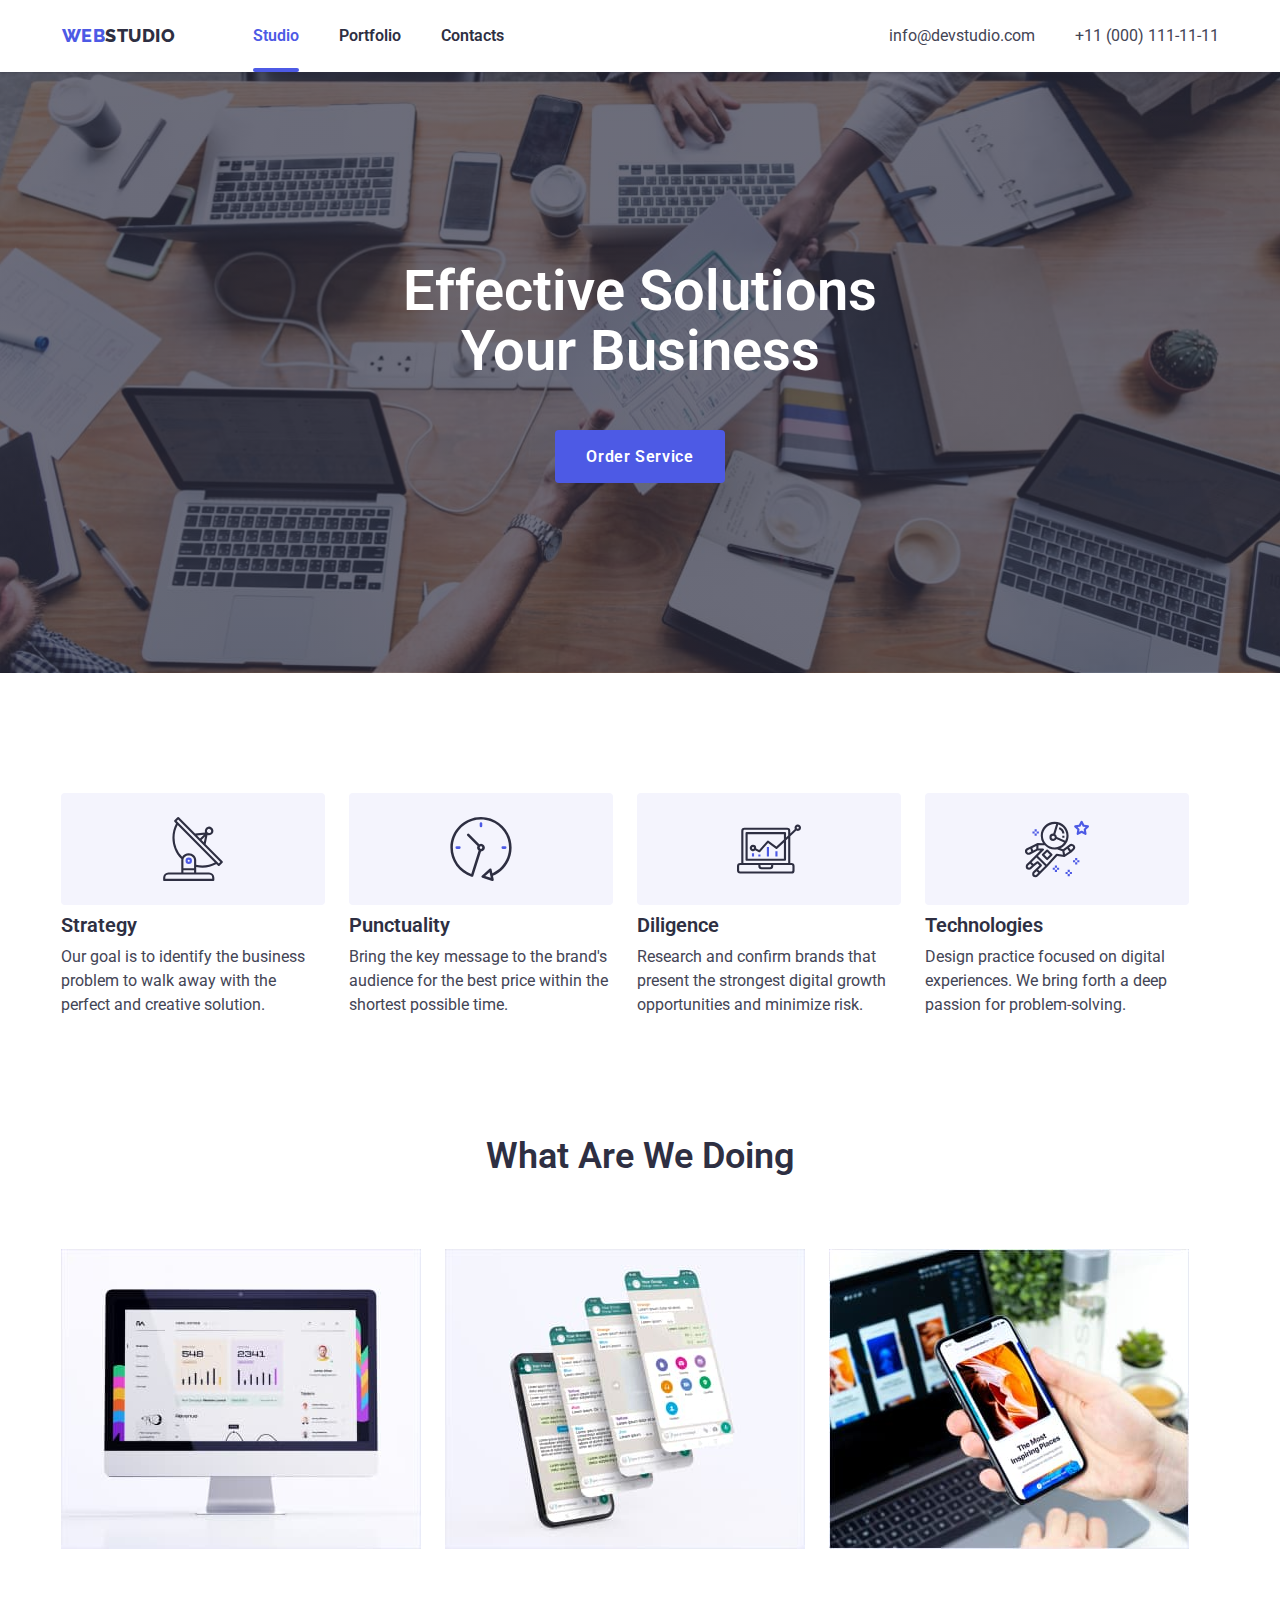
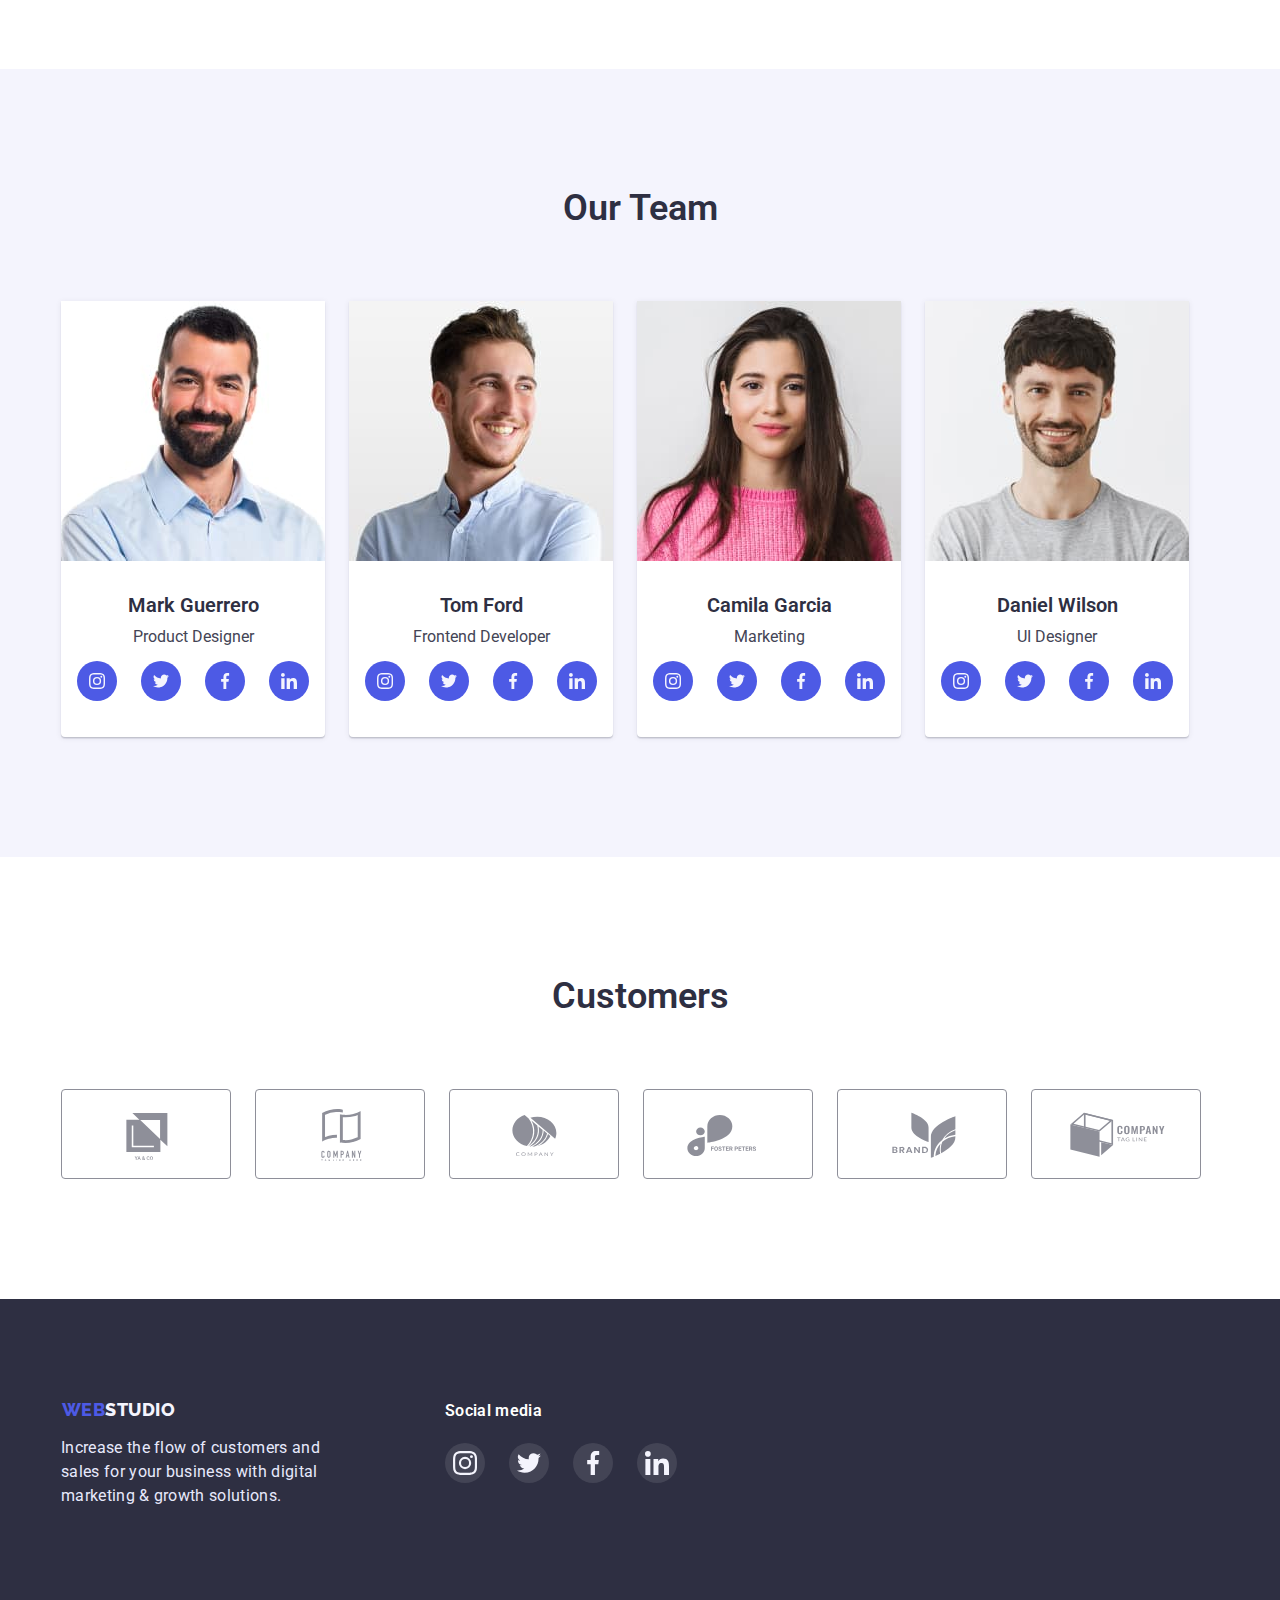
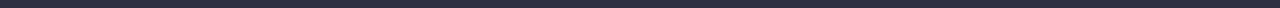
==== index.html @ 09b9dd68 "Begining commit" ====
<!DOCTYPE html>
<html lang="en">

<head>
  <meta charset="UTF-8" />
  <meta http-equiv="X-UA-Compatible" content="IE=edge" />
  <meta name="viewport" content="width=device-width, initial-scale=1.0" />
  <link rel="preconnect" href="https://fonts.googleapis.com" />
  <link rel="preconnect" href="https://fonts.gstatic.com" crossorigin />
  <link href="https://fonts.googleapis.com/css2?family=Raleway:wght@800&family=Roboto:wght@400;500;700;900&display=swap"
    rel="stylesheet" />
  <link rel="stylesheet" href="https://cdnjs.cloudflare.com/ajax/libs/modern-normalize/1.1.0/modern-normalize.min.css"
    integrity="sha512-wpPYUAdjBVSE4KJnH1VR1HeZfpl1ub8YT/NKx4PuQ5NmX2tKuGu6U/JRp5y+Y8XG2tV+wKQpNHVUX03MfMFn9Q=="
    crossorigin="anonymous" referrerpolicy="no-referrer" />
  <link rel="stylesheet" href="./CSS/styles.css" />
  <title>Studio</title>
</head>

<body>
  <!-- Header navigation section -->
  <header class="page-header">
    <div class="container">
      <nav class="header-nav">
        <a href="./index.html" class="logo">
          <span class="logo-web">web</span>studio
        </a>
        <ul class="main-menu">
          <li class="menu-item">
            <a href="./index.html" class="menu-link is-active">Studio</a>
          </li>
          <li class="menu-item">
            <a href="./portfolio.html" class="menu-link">Portfolio</a>
          </li>
          <li class="menu-item">
            <a href="./index.html" class="menu-link">Contacts</a>
          </li>
        </ul>
      </nav>
      <ul class="header-addr">
        <li class="addr-item">
          <a href="mailto:info@devstudio.com" class="addr-mail">info@devstudio.com</a>
        </li>
        <li class="addr-item">
          <a href="tel:+110001111111" class="addr-tel">+11 (000) 111-11-11</a>
        </li>
      </ul>
    </div>
  </header>

  <!-- Main content section -->
  <main>
    <!-- Title section -->
    <section class="main section">
      <div class="container">
        <h1 class="main-title">Effective Solutions Your Business</h1>
        <button type="button" class="order-btn" data-modal-open>Order Service</button>
      </div>
    </section>

    <!-- Our benefits section -->
    <section class="benefits section">
      <div class="container">
        <h2 class="section-title visually-hidden">Our benefits</h2>
        <ul class="card-list">
          <li class="card-item antenna">
            <div class="icon-place">
              <svg class="icon" width="64" height="64">
                <use href="./images/symbol-defs.svg#icon-antenna"></use>
              </svg>
            </div>
            <h3 class="title">Strategy</h3>
            <p class="text">
              Our goal is to identify the business problem to walk away with
              the perfect and creative solution.
            </p>
          </li>
          <li class="card-item clock">
            <div class="icon-place">
              <svg class="icon" width="64" height="64">
                <use href="./images/symbol-defs.svg#icon-clock"></use>
              </svg>
            </div>
            <h3 class="title">Punctuality</h3>
            <p class="text">
              Bring the key message to the brand's audience for the best price
              within the shortest possible time.
            </p>
          </li>
          <li class="card-item diagram">
            <div class="icon-place">
              <svg class="icon" width="64" height="64">
                <use href="./images/symbol-defs.svg#icon-diagram"></use>
              </svg>
            </div>
            <h3 class="title">Diligence</h3>
            <p class="text">
              Research and confirm brands that present the strongest digital
              growth opportunities and minimize risk.
            </p>
          </li>
          <li class="card-item astronaut">
            <div class="icon-place">
              <svg class="icon" width="64" height="64">
                <use href="./images/symbol-defs.svg#icon-astronaut"></use>
              </svg>
            </div>
            <h3 class="title">Technologies</h3>
            <p class="text">
              Design practice focused on digital experiences. We bring forth a
              deep passion for problem-solving.
            </p>
          </li>
        </ul>
      </div>
    </section>

    <!-- Our gallery section -->
    <section class="gallery section">
      <div class="container">
        <h2 class="section-title">What are we doing</h2>
        <ul class="card-list">
          <li class="card-item">
            <img src="./images/display-photo.jpg" alt="Computer screen image" width="360" class="card-img" />
          </li>
          <li class="card-item">
            <img src="./images/mobile-layers.jpg" alt="Mobile screen image" width="360" class="card-img" />
          </li>
          <li class="card-item">
            <img src="./images/handy-in-hand.jpg" alt="Responsive design shown" width="360" class="card-img" />
          </li>
        </ul>
      </div>
    </section>

    <!-- Our team section -->
    <section class="team section">
      <div class="container">
        <h2 class="section-title">Our Team</h2>
        <ul class="card-list">
          <li class="card-item">
            <img src="./images/mark-guerrero.jpg" alt="Photo Mark Guerrero" width="264" class="card-img" />
            <div class="card-content">
              <h3 class="title">Mark Guerrero</h3>
              <p class="text">Product Designer</p>
              <ul class="card-socials">
                <li class="social-icon">
                  <a href="#" class="link instagram">
                    <svg class="icon" width="16" height="16">
                      <use href="./images/symbol-defs.svg#icon-instagram"></use>
                    </svg>
                  </a>
                </li>
                <li class="social-icon">
                  <a href="#" class="link twiter">
                    <svg class="icon" width="16" height="16">
                      <use href="./images/symbol-defs.svg#icon-twitter"></use>
                    </svg>
                  </a>
                </li>
                <li class="social-icon">
                  <a href="#" class="link facebook">
                    <svg class="icon" width="16" height="16">
                      <use href="./images/symbol-defs.svg#icon-facebook"></use>
                    </svg>
                  </a>
                </li>
                <li class="social-icon">
                  <a href="#" class="link linkedin">
                    <svg class="icon" width="16" height="16">
                      <use href="./images/symbol-defs.svg#icon-linkedin"></use>
                    </svg>
                  </a>
                </li>
              </ul>
            </div>
          </li>
          <li class="card-item">
            <img src="./images/tom-ford.jpg" alt="Photo Tom Ford" width="264" class="card-img" />
            <div class="card-content">
              <h3 class="title">Tom Ford</h3>
              <p class="text">Frontend Developer</p>
              <ul class="card-socials">
                <li class="social-icon">
                  <a href="#" class="link instagram">
                    <svg class="icon" width="16" height="16">
                      <use href="./images/symbol-defs.svg#icon-instagram"></use>
                    </svg>
                  </a>
                </li>
                <li class="social-icon">
                  <a href="#" class="link twiter">
                    <svg class="icon" width="16" height="16">
                      <use href="./images/symbol-defs.svg#icon-twitter"></use>
                    </svg>
                  </a>
                </li>
                <li class="social-icon">
                  <a href="#" class="link facebook">
                    <svg class="icon" width="16" height="16">
                      <use href="./images/symbol-defs.svg#icon-facebook"></use>
                    </svg>
                  </a>
                </li>
                <li class="social-icon">
                  <a href="#" class="link linkedin">
                    <svg class="icon" width="16" height="16">
                      <use href="./images/symbol-defs.svg#icon-linkedin"></use>
                    </svg>
                  </a>
                </li>
              </ul>
            </div>
          </li>
          <li class="card-item">
            <img src="./images/camila-garcia.jpg" alt="Photo Camila Garcia" width="264" class="card-img" />
            <div class="card-content">
              <h3 class="title">Camila Garcia</h3>
              <p class="text">Marketing</p>
              <ul class="card-socials">
                <li class="social-icon">
                  <a href="#" class="link instagram">
                    <svg class="icon" width="16" height="16">
                      <use href="./images/symbol-defs.svg#icon-instagram"></use>
                    </svg>
                  </a>
                </li>
                <li class="social-icon">
                  <a href="#" class="link twiter">
                    <svg class="icon" width="16" height="16">
                      <use href="./images/symbol-defs.svg#icon-twitter"></use>
                    </svg>
                  </a>
                </li>
                <li class="social-icon">
                  <a href="#" class="link facebook">
                    <svg class="icon" width="16" height="16">
                      <use href="./images/symbol-defs.svg#icon-facebook"></use>
                    </svg>
                  </a>
                </li>
                <li class="social-icon">
                  <a href="#" class="link linkedin">
                    <svg class="icon" width="16" height="16">
                      <use href="./images/symbol-defs.svg#icon-linkedin"></use>
                    </svg>
                  </a>
                </li>
              </ul>
            </div>
          </li>
          <li class="card-item">
            <img src="./images/daniel-wilson.jpg" alt="Photo Daniel Wilson" width="264" class="card-img" />
            <div class="card-content">
              <h3 class="title">Daniel Wilson</h3>
              <p class="text">UI Designer</p>
              <ul class="card-socials">
                <li class="social-icon">
                  <a href="#" class="link instagram">
                    <svg class="icon" width="16" height="16">
                      <use href="./images/symbol-defs.svg#icon-instagram"></use>
                    </svg>
                  </a>
                </li>
                <li class="social-icon">
                  <a href="#" class="link twiter">
                    <svg class="icon" width="16" height="16">
                      <use href="./images/symbol-defs.svg#icon-twitter"></use>
                    </svg>
                  </a>
                </li>
                <li class="social-icon">
                  <a href="#" class="link facebook">
                    <svg class="icon" width="16" height="16">
                      <use href="./images/symbol-defs.svg#icon-facebook"></use>
                    </svg>
                  </a>
                </li>
                <li class="social-icon">
                  <a href="#" class="link linkedin">
                    <svg class="icon" width="16" height="16">
                      <use href="./images/symbol-defs.svg#icon-linkedin"></use>
                    </svg>
                  </a>
                </li>
              </ul>
            </div>
          </li>
        </ul>
      </div>
    </section>

    <!-- Customers section -->
    <section class="customers section">
      <div class="container">
        <h2 class="section-title">Customers</h2>
        <ul class="card-list">
          <li class="card-item">
            <a href="#" class="card-link">
              <svg class="icon" width="104" height="56">
                <use href="./images/symbol-defs.svg#icon-logo"></use>
              </svg>
            </a>
          </li>
          <li class="card-item">
            <a href="#" class="card-link">
              <svg class="icon" width="104" height="56">
                <use href="./images/symbol-defs.svg#icon-logo1"></use>
              </svg>
            </a>
          </li>
          <li class="card-item">
            <a href="#" class="card-link">
              <svg class="icon" width="104" height="56">
                <use href="./images/symbol-defs.svg#icon-logo2"></use>
              </svg>
            </a>
          </li>
          <li class="card-item">
            <a href="#" class="card-link">
              <svg class="icon" width="104" height="56">
                <use href="./images/symbol-defs.svg#icon-logo3"></use>
              </svg>
            </a>
          </li>
          <li class="card-item">
            <a href="#" class="card-link">
              <svg class="icon" width="104" height="56">
                <use href="./images/symbol-defs.svg#icon-logo4"></use>
              </svg>
            </a>
          </li>
          <li class="card-item">
            <a href="#" class="card-link">
              <svg class="icon" width="104" height="56">
                <use href="./images/symbol-defs.svg#icon-logo5"></use>
              </svg>
            </a>
          </li>
        </ul>
      </div>
    </section>
  </main>

  <!-- Footer section -->

  <footer class="footer">
    <div class="container footer-contain">
      <div class="footer-text">
        <a href="./index.html" class="logo">
          <span class="logo-web">web</span>studio
        </a>
        <p class="text">
          Increase the flow of customers and sales for your business with
          digital marketing & growth solutions.
        </p>
      </div>
      <div class="footer-socials">
        <h3 class="footer-title">Social media</h3>
        <ul class="card-socials">
          <li class="social-icon">
            <a href="#" class="link instagram">
              <svg class="icon" width="24" height="24">
                <use href="./images/symbol-defs.svg#icon-instagram"></use>
              </svg>
            </a>
          </li>
          <li class="social-icon">
            <a href="#" class="link twiter">
              <svg class="icon" width="24" height="24">
                <use href="./images/symbol-defs.svg#icon-twitter"></use>
              </svg>
            </a>
          </li>
          <li class="social-icon">
            <a href="#" class="link facebook">
              <svg class="icon" width="24" height="24">
                <use href="./images/symbol-defs.svg#icon-facebook"></use>
              </svg>
            </a>
          </li>
          <li class="social-icon">
            <a href="#" class="link linkedin">
              <svg class="icon" width="24" height="24">
                <use href="./images/symbol-defs.svg#icon-linkedin"></use>
              </svg>
            </a>
          </li>
        </ul>
      </div>
    </div>
  </footer>

  <!-- Modal window -->

  <div class="back-drop is-hidden" data-modal>
    <div class="modal-window">
      <button type="button" class="close-window" data-modal-close>
        <svg class="icon" width="8" height="8">
          <use href="./images/symbol-defs.svg#icon-close-black"></use>
        </svg>
      </button>
    </div>
  </div>

  <script src="./js/modal.js"></script>
</body>

</html>
---- CSS/styles.css ----
:root {
    --primary-brand:#4D5AE5;
    --order-active:#404BBF;
    --Dark:#2E2F42;
    --Modal:#FCFCFC;
    --Success:#31D0AA;
    --_text:#434455;
    --Subtle-Text:#8E8F99;
    --Accent:#E7E9FC;
    --Light:#F4F4FD;
    --bgc-white: #fff;
    --icon: #000;
    --cubic: 0.4, 0, 0.2, 1;
}

.visually-hidden {
    position: absolute;
    white-space: nowrap;
    width: 1px;
    height: 1px;
    overflow: hidden;
    border: 0;
    padding: 0;
    clip: rect(0 0 0 0);
    clip-path: inset(50%);
    margin: -1px;
}

.page-header.menu-link:hover,
.addr-mail:hover,
.addr-tel:hover,
.order-btn:hover,
.customers .card-link:hover,
.footer-socials .link:hover,
.filter-button:hover,
.protfolio .card-item:hover,
.close-window:hover,
.close-window:focus {
    transition: 
    color 250ms cubic-bezier(var(--cubic)),
    background-color 250ms cubic-bezier(var(--cubic)),
    box-shadow 250ms cubic-bezier(var(--cubic)),
    border 250ms cubic-bezier(var(--cubic));
}

h1,
h2,
h3,
h4,
h5,
h6,
p,
ul {
    margin-top: 0;
    margin-bottom: 0;
    padding: 0;
}

img {
    display: block;
}

body {    
    color: var(--_text);
    background-color: var(--bgc-white);
    font-family: 'roboto', 'sans-serif';
    font-size: 16px;
    font-weight: 400;
    margin: 0 auto;
}

/*------------------- header styles -------------------*/

.menu-item,
.addr-item,
.card-item,
.card-list,
.social-icon,
.filters {
    margin: 0;
    padding: 0;
    list-style: none;
}

.menu-link,
.addr-mail,
.addr-tel,
.logo {
    text-decoration: none;
    display: inline-block;
    padding-top: 24px;
    padding-bottom: 24px;
}

.page-header{
    background: #FFFFFF;
    box-shadow: 0px 2px 1px rgba(46, 47, 66, 0.08), 0px 1px 1px rgba(46, 47, 66, 0.16), 0px 1px 6px rgba(46, 47, 66, 0.08);
    position: sticky;
}

.container {
    max-width: 1158px;
    padding: 0 15px;
    margin: 0 auto;
}

.page-header>.container {
    display: flex;
    justify-content: space-between;
    align-items: center;
}

/* Logo styles */
.logo {
    display: inline-block;
    flex-direction: row;
    align-items: flex-start;
    padding: 0px;
    width: 115px;
    font-family: 'Raleway', 'sans-serif';
    font-weight: 800;
    font-size: 1.125em;
    line-height: 1.33;
    letter-spacing: 0.03em;
    text-transform: uppercase;
    text-align: center;
    color: var(--Dark);
}

.logo-web {
    color: var(--primary-brand);
}

/* --- Main menu styles --- */

.header-nav,
.main-menu,
.header-addr {
    display: flex;
    align-items: center;
    margin: 0;
    padding: 0;
}

.menu-item,
.addr-item {
    line-height: 1.5;
    position: relative;
}

.menu-item:not(:last-child),
.addr-item:not(:last-child) {
    margin-right: 40px;
}

/* .page-header */
.menu-link {
    color: var(--Dark);
    font-weight: 600;
    text-align: center;
}

.menu-link.is-active {
    color: var(--primary-brand);
}

.menu-link.is-active::after {
    content: '';
    position: absolute;
    height: 4px;
    width: 100%;
    bottom: 0;
    left: 0;
    background-color: var(--primary-brand);
    border-radius: 2px;
}

.page-header .menu-link:hover,
.page-header .menu-link:focus {
    color: var(--primary-brand);
}

.addr-tel,
.addr-mail {
    color: var(--_text);
    text-align: center;
}

.addr-mail:hover,
.addr-tel:hover,
.addr-mail:focus,
.addr-tel:focus {
    color: var(--primary-brand);
}

.main-menu {
    margin-left: 77px;
}

/*------------------- index.html styles -------------------*/

.section {
    padding: 120px 0;
}

.section-title {
    font-weight: 600;
    font-size: 2.25em;
    line-height: 1.11;
    color: var(--Dark);
    text-align: center;
    text-transform: capitalize;
    margin-bottom: 72px;
}

/*------------------- title section styles */

.main.section {
    max-width: 1600px;
    margin-right: auto;
    margin-left: auto;
    text-align: center;
    padding: 190px 0;
    background-image:
        linear-gradient(to right, rgba(46, 47, 66, 0.7), rgba(46, 47, 66, 0.7)),
        url("../images/people-office.jpg");
    background-repeat: no-repeat;
    background-position: center;
    background-size: cover;
}

.main-title {
    font-weight: 600;
    font-size: 3.5em;
    line-height: 1.07;
    color: var(--bgc-white);
    max-width: 492px;
    margin: 0 auto;
}

.order-btn {
    font-family: inherit;
    font-weight: 600;
    font-size: inherit;
    line-height: 1.1875;
    letter-spacing: 0.04em;
    color: var(--bgc-white);
    background-color: var(--primary-brand);
    cursor: pointer;
    margin-top: 48px;
    min-width: 170px;
    padding: 16px 0;
    border: 1px solid transparent;
    border-radius: 4px
}

.order-btn:hover,
.order-btn:focus {
    color: var(--bgc-white);
    background-color: var(--order-active);
    box-shadow: 0px 4px 4px rgba(0, 0, 0, 0.15);
}

/*------------------- Our benefits section */

.benefits.section {
    padding-bottom: 0;
}

.benefits>.container {
    display: flex;
}

.benefits .card-item {
    max-width: 264px;
}

.icon-place {
    display: flex;
    justify-content: center;
    align-items: center;
    width: 264px;
    height: 112px;
    background-color: var(--Light);
    border-radius: 4px;
    margin-bottom: 8px;
}

.card-list {
    display: flex;
}

.card-item:not(:last-child) {
    margin-right: 24px;
}

.card-item .title {
    margin-bottom: 8px;
}

.title {
    font-weight: 600;
    font-size: 1.25em;
    color: var(--Dark);
}

.text {
    line-height: 1.5;
}

/*------------------- Our gallery section style */

.card-item {
    background-color: var(--bgc-white);
}

/*------------------- Our team section */
.team.section {
    background: var(--Light);
}

.team .card-item {
    box-shadow: 0px 1px 6px rgba(46, 47, 66, 0.08), 0px 1px 1px rgba(46, 47, 66, 0.16), 0px 2px 1px rgba(46, 47, 66, 0.08);
    border-radius: 0px 0px 4px 4px;
}

.team .title,
.team .text {
    text-align: center;
    margin-bottom: 8px;
}

.card-socials {
    display: flex;
    justify-content: space-between;
    width: 232px;
    padding: 4px 0;
    margin-right: auto;
    margin-left: auto;
}

.card-socials .link {
    display: flex;
    justify-content: center;
    align-items: center;
    width: 40px;
    height: 40px;
    color: var(--Light);
    background-color: var(--primary-brand);
    border-radius: 50%;
}

.card-content {
    padding: 32px 0;
}

/*------------------- Customers section styles */

.customers .card-link {
    display: flex;
    align-items: center;
    justify-content: center;
    height: 88px;
    width: 168px;
    color: var(--Subtle-Text);
    border: 1px solid var(--Subtle-Text);
    border-radius: 4px;
}

.customers .icon,
.close-window .icon,
.social-icon .icon {
    fill: currentColor;
}

.customers .card-link:hover,
.customers .card-link:focus {
    color: var(--primary-brand);
    border: 1px solid var(--primary-brand);
}

/*------------------- Footer section styles */

.footer {
    background-color: var(--Dark);
    color: var(--Accent);
    text-align: left;
    padding: 100px 0;
    /* max-width: 1600px;
    margin: 0 auto; */
}

/* --- Main footer container */

.footer-contain {
    display: flex;
}

/* ---First footer column */

.footer-text {
    display: block;
}

.footer .logo {
    color: var(--Light);
    line-height: 1.17;
    margin-bottom: 16px;
}

.footer .text {
    max-width: 264px;
    letter-spacing: 0.02em;
}

/* ---Second footer column */

.footer-socials {
    margin-left: 120px;
}

.footer-title {
    display: block;
    font-weight: 600;
    font-size: 16px;
    line-height: 1.5;
    letter-spacing: 0.02em;
    color: var(--bgc-white);
    margin-bottom: 16px;
}

.footer .social-icon:not(:last-child) {
    margin-right: 16px;
}

.footer-socials .link {
    background-color: rgba(255, 255, 255, 0.1);
}

.footer-socials .link:hover,
.footer-socials .link:focus {
    background-color: var(--Success);
}

/* ----Modal window with back drop styles---- */

.back-drop {
    position: fixed;
    top: 0;
    left: 0;
    width: 100%;
    height: 100%;
    background: rgba(46, 47, 66, 0.4);

    opacity: 1;
    transition: opacity 250ms cubic-bezier(var(--cubic));
}

.back-drop.is-hidden {
    opacity: 0;
    pointer-events: none;
}

.modal-window {
    position: absolute;
    min-width: 408px;
    min-height: 576px;
    top: 50%;
    left: 50%;

    background: var(--Modal);
    border-radius: 4px;

    transform: translate(-50%, -50%) scale(1);
    opacity: 1;
    transition: all 250ms cubic-bezier(var(--cubic));
}

.back-drop.is-hidden .modal-window {
    transform: translate(-50%, -50%) scale(1.7);
    opacity: 0;
}

.close-window {
    position: absolute;
    top: 24px;
    right: 24px;
    width: 24px;
    height: 24px;
    display: flex;
    align-items: center;
    justify-content: center;
    cursor: pointer;
    border-radius: 50%;
    color: var(--icon);
    background: var(--Accent);
    border: 1px solid rgba(0, 0, 0, 0.1);
}

.close-window:hover,
.close-window:focus {
    box-shadow: 0px 1px 6px rgba(46, 47, 66, 0.08), 0px 1px 1px rgba(46, 47, 66, 0.16), 0px 2px 1px rgba(46, 47, 66, 0.08);
}

/*------------------- portfolio.html styles -------------------*/

.protfolio {
    padding-top: 96px;
    padding-bottom: 120px;
}

.filters-list {
    display: flex;
    justify-content: center;
    list-style: none;  
    margin-bottom: 72px;
    margin-left: auto;
    margin-right: auto;
}

.filters-item:not(:last-child) {
    margin-right: 24px;
}

.filter-button {
    font-family: inherit;
    font-weight: 600;
    font-size: inherit;
    line-height: 1.1875;
    letter-spacing: 0.04em;
    color: var(--primary-brand);
    background-color: var(--Light);
    cursor: pointer;
    padding: 12px 24px;
    border: 1px solid var(--Accent);
    border-radius: 4px;
}

.filter-button:hover,
.filter-button:focus,
.filter-button:active {
    color: var(--bgc-white);
    background-color: var(--primary-brand);
    border: 1px solid transparent;
    box-shadow: 0px 3px 1px rgba(0, 0, 0, 0.1), 0px 2px 1px rgba(0, 0, 0, 0.08), 0px 2px 2px rgba(0, 0, 0, 0.12);
}

.protfolio .card-list {
    flex-wrap: wrap;
}

.protfolio .card-item {
    max-width: calc((100% - 48px) / 3);
    overflow: hidden;
    margin-bottom: 48px;
    box-shadow: 0px 1px 6px rgba(46, 47, 66, 0.08);
}

.protfolio .card-item:hover,
.protfolio .card-item:focus {
    box-shadow: 0px 1px 6px rgba(46, 47, 66, 0.08),
    0px 1px 1px rgba(46, 47, 66, 0.16),
    0px 2px 1px rgba(46, 47, 66, 0.08);

}

.protfolio .card-item:nth-child(3n) {
    margin-right: 0;
}

.protfolio .card-item:nth-last-child(-n + 3) {
    margin-bottom: 0;
}

.card-link {
    text-decoration: none;
    color: inherit;
}

.protfolio .card-content {
    padding-left:  20px;
    padding-right: 20px;
    border: 0.5px solid #F4F4FD;
    border-top: none;
}

.card-image-box {
    position: relative;
    overflow: hidden;
}

.protfolio .card-item:hover .overlay,
.protfolio .card-item:focus .overlay {
    transform: translateY(0%);
}

.overlay {
    /* display: block; */
    padding: 40px 32px;
    margin: 0;
    position: absolute;
    width: 360px;
    height: 300px;
    left: 0px;
    top: 0px;
    background: #4D5AE5;
    /* background-blend-mode: soft-light;
    mix-blend-mode: normal; */

    line-height: 24px;
    letter-spacing: 0.02em;
    color: var(--Light);

    transform: translateY(100%);
    transition: transform 250ms cubic-bezier(var(--cubic));
}

/* .filter-tag {} */
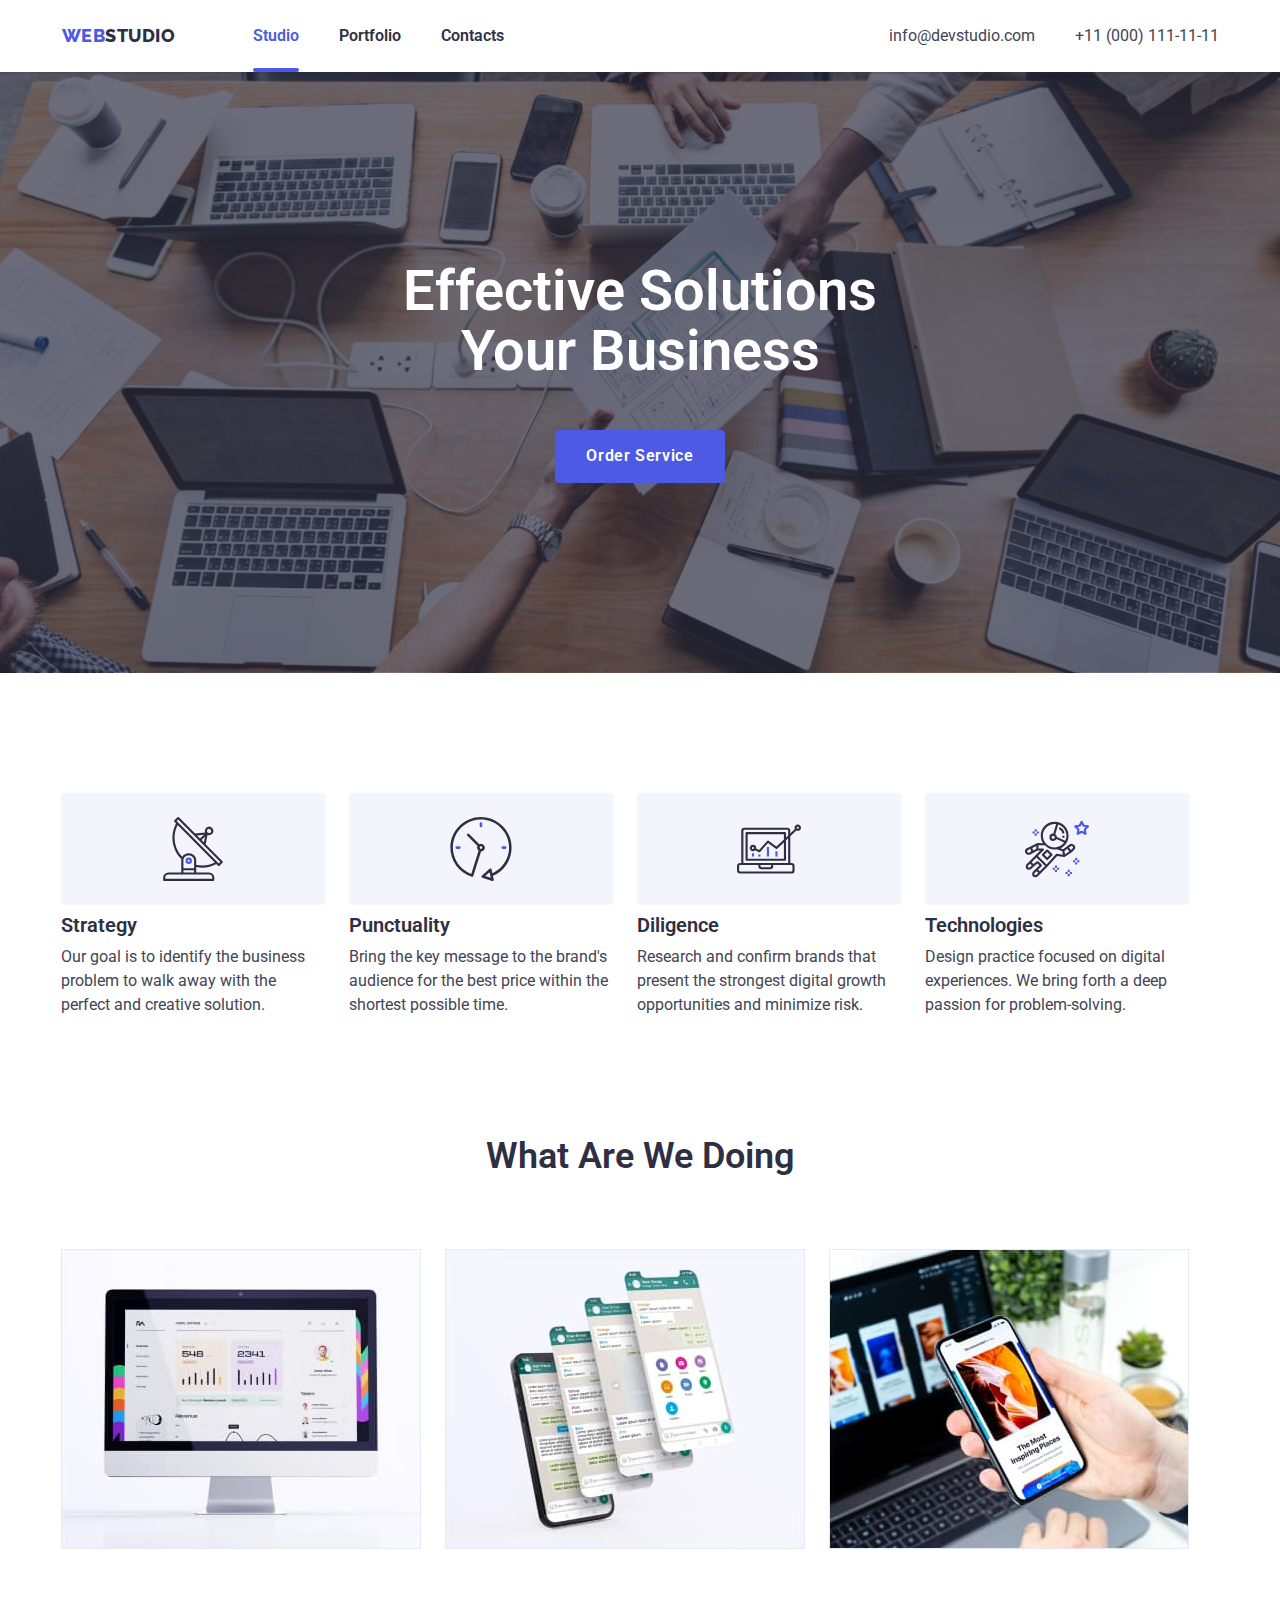
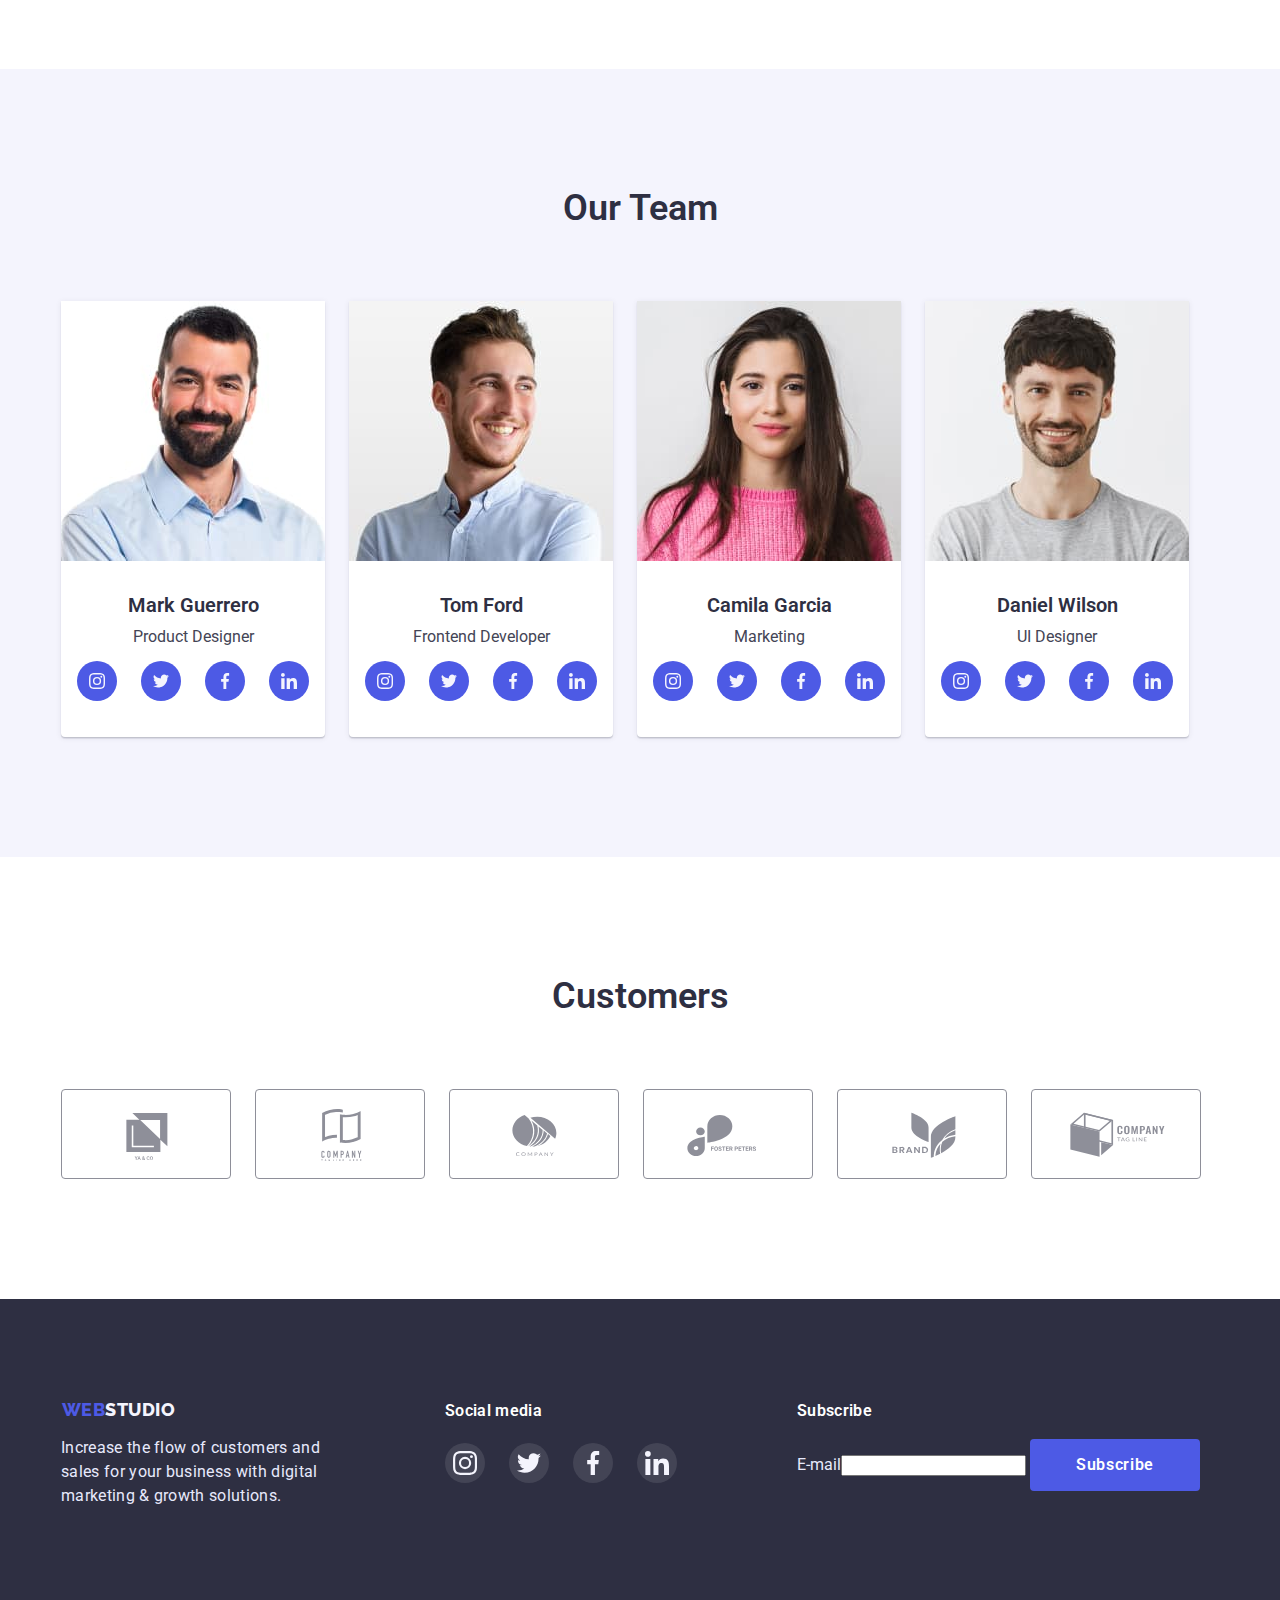
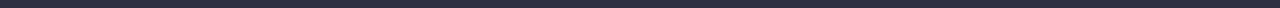
==== commit 0871638e: "modified:   CSS/styles.css 	modified:   images/svg/symbol-defs.svg 	modified:   images/symbol-defs.s" ====
--- a/index.html
+++ b/index.html
@@ -341,6 +341,69 @@
     </section>
   </main>
 
+  <!-- Modal window -->
+
+  <div class="back-drop is-hidden" data-modal>
+    <div class="modal-window">
+      <button type="button" class="close-window" data-modal-close>
+        <svg class="icon" width="8" height="8">
+          <use href="./images/symbol-defs.svg#icon-close-black"></use>
+        </svg>
+      </button>
+      <p class="modal-title">Leave your contacts and we will call you back</p>
+      <form class="modal-form">
+        <div class="form-field">
+          <label class="form-label" for="name"><span class="field-name">Name</span></label>
+          <div class="field-input--container">
+            <input autofocus type="text" name="person-name" id="name" pattern="^[a-zA-Z\s]+$"
+              title="Username must be latin-symbols only including space." class="field-input">
+            <svg class="field-icon" width="18" height="24">
+              <use href="./images/symbol-defs.svg#icon-person"></use>
+            </svg>
+          </div>
+        </div>
+        <div class="form-field">
+          <label class="form-label" for="phone-number"><span class="field-name">Phone</span></label>
+          <div class="field-input--container">
+            <input type="tel" name="phone-number" id="phone-number" pattern="^[0-9]+$"
+              title="Phone number. Only numbers allowed." class="field-input">
+            <svg class="field-icon" width="18" height="24">
+              <use href="./images/symbol-defs.svg#icon-phone"></use>
+            </svg>
+          </div>
+        </div>
+        <div class="form-field">
+          <label class="form-label" for="email"><span class="field-name">Email</span></label>
+          <div class="field-input--container">
+            <input type="email" name="email" id="email" class="field-input">
+            <svg class="field-icon" width="18" height="24">
+              <use href="./images/symbol-defs.svg#icon-email"></use>
+            </svg>
+          </div>
+        </div>
+        <div class="form-field">
+          <label class="form-label" for="comment"><span class="field-name">Comment</span></label>
+          <textarea name="comment" id="comment" rows="4" placeholder="Text input"
+            class="field-input comment"></textarea>
+        </div>
+        <div class="eula-field">
+          <label for="eula" class="field-eulatext">
+            <input type="checkbox" id="eula" name="eula" class="form-checkbox visually-hidden">
+            <span class="checkbokx">
+              <svg class="field-icon" width="10" height="8">
+                <use href="./images/symbol-defs.svg#icon-check"></use>
+              </svg>
+            </span>
+            <span class="eula-text">
+              I accept the terms and conditions of the <a href="#" class="policy">Privacy Policy</a>
+            </span>
+          </label>
+        </div>
+        <div class="submit-wrapper"><input class="form-submit order-btn" type="submit" value="Send"></div>
+      </form>
+    </div>
+  </div>
+
   <!-- Footer section -->
 
   <footer class="footer">
@@ -387,21 +450,16 @@
           </li>
         </ul>
       </div>
+      <div class="footer-subscribe">
+        <h3 class="footer-title">Subscribe</h3>
+        <form class="footer-form">
+          <label for="mail">E-mail<input type="email" name="mail" id="mail"></label>
+          <input class="form-subscribe order-btn" type="submit" value="Subscribe">
+        </form>
+      </div>
     </div>
   </footer>
 
-  <!-- Modal window -->
-
-  <div class="back-drop is-hidden" data-modal>
-    <div class="modal-window">
-      <button type="button" class="close-window" data-modal-close>
-        <svg class="icon" width="8" height="8">
-          <use href="./images/symbol-defs.svg#icon-close-black"></use>
-        </svg>
-      </button>
-    </div>
-  </div>
-
   <script src="./js/modal.js"></script>
 </body>
 
--- a/CSS/styles.css
+++ b/CSS/styles.css
@@ -5,12 +5,14 @@
     --Modal:#FCFCFC;
     --Success:#31D0AA;
     --_text:#434455;
+    --text-modal: #757575;
     --Subtle-Text:#8E8F99;
     --Accent:#E7E9FC;
     --Light:#F4F4FD;
     --bgc-white: #fff;
     --icon: #000;
     --cubic: 0.4, 0, 0.2, 1;
+    --modal-decor: rgba(33, 33, 33, 0.2)
 }
 
 .visually-hidden {
@@ -35,7 +37,9 @@
 .filter-button:hover,
 .protfolio .card-item:hover,
 .close-window:hover,
-.close-window:focus {
+.close-window:focus,
+.field-input,
+.field-icon {
     transition: 
     color 250ms cubic-bezier(var(--cubic)),
     background-color 250ms cubic-bezier(var(--cubic)),
@@ -236,22 +240,22 @@
     color: var(--bgc-white);
     max-width: 492px;
     margin: 0 auto;
+    margin-bottom: 48px;
 }
 
 .order-btn {
     font-family: inherit;
     font-weight: 600;
-    font-size: inherit;
-    line-height: 1.1875;
+    font-size: 16px;
+    line-height: 1.18em;
     letter-spacing: 0.04em;
     color: var(--bgc-white);
     background-color: var(--primary-brand);
     cursor: pointer;
-    margin-top: 48px;
     min-width: 170px;
     padding: 16px 0;
     border: 1px solid transparent;
-    border-radius: 4px
+    border-radius: 4px;
 }
 
 .order-btn:hover,
@@ -369,7 +373,8 @@
 
 .customers .icon,
 .close-window .icon,
-.social-icon .icon {
+.social-icon .icon,
+.field-icon {
     fill: currentColor;
 }
 
@@ -442,6 +447,12 @@
     background-color: var(--Success);
 }
 
+/* ---Third footer column */
+
+.footer-subscribe {
+    margin-left: 120px;
+}
+
 /* ----Modal window with back drop styles---- */
 
 .back-drop {
@@ -464,9 +475,10 @@
 .modal-window {
     position: absolute;
     min-width: 408px;
-    min-height: 576px;
+    min-height: 579px;
     top: 50%;
     left: 50%;
+    padding: 24px;
 
     background: var(--Modal);
     border-radius: 4px;
@@ -502,6 +514,135 @@
     box-shadow: 0px 1px 6px rgba(46, 47, 66, 0.08), 0px 1px 1px rgba(46, 47, 66, 0.16), 0px 2px 1px rgba(46, 47, 66, 0.08);
 }
 
+/* Modal window form styles */
+
+.modal-title {
+    margin-top: 48px;
+    font-weight: 600;
+    font-size: 16px;
+    font-weight: 700;
+    line-height: 1.5em;
+    text-align: center;
+    letter-spacing: 0.02em;
+}
+
+.modal-form {
+    margin-top: 15px;
+}
+
+.form-field {
+    display: flex;
+    flex-direction: column;
+    font-weight: 400;
+    font-size: 12px;
+    line-height: 1.17em;
+    letter-spacing: 0.01em;
+    color: #8E8F99;
+}
+
+.form-field + .form-field {
+    margin-top: 8px;
+}
+
+.field-name {
+    display: block;
+    margin-bottom: 4px;
+}
+
+.field-input--container {
+    position: relative;
+}
+
+.field-icon {
+    position: absolute;
+    top: 50%;
+    transform: translateY(-50%);
+    left: 16px;
+    color: var(--Dark);
+}
+
+.field-input {
+    outline: none;
+    min-height: 40px;
+    width: 100%;
+    padding: 8px 16px;
+    padding-left: 34px;
+    color: var(--Dark);
+    border: 1px solid var(--modal-decor);
+    border-radius: 4px;
+}
+
+.field-input.comment {
+    padding-left: 16px;
+    resize: none;
+    min-height: 120px;
+}
+
+.field-input::placeholder {
+    color: rgba(117, 117, 117, 0.5);
+}
+
+.field-input:focus {
+    border: 1px solid var(--primary-brand);
+}
+
+.field-input:focus ~ .field-icon {
+    color: var(--primary-brand);
+}
+
+.eula-field {
+    display: flex;
+    align-items: center;
+    width: 100%;
+    margin-top: 16px;
+}
+
+.field-eulatext {
+    display: flex;
+    cursor: pointer;
+    width: 100%;
+    font-size: 12px;
+    line-height: 1.33em;
+    letter-spacing: 0.04em;
+    color: var(--text-modal);
+}
+
+.eula-text {
+    margin-left: 8px;
+}
+
+.policy {
+    text-decoration: none;
+    display: inline-block;
+    color: var(--primary-brand);
+}
+
+.checkbokx {
+    display: inline-block;
+    position: relative;
+    width: 16px;
+    height: 16px;
+    cursor: pointer;
+    border: 1.25px solid var(--Dark);
+    border-radius: 2px;
+}
+
+.checkbokx .field-icon {
+    left: 50%;
+    transform: translate(-50%, -50%);;
+    color: var(--Light);
+}
+
+.form-checkbox:checked ~ .checkbokx {
+    background: var(--primary-brand);
+    border-color: var(--primary-brand);
+}
+
+.submit-wrapper {
+    display: flex;
+    justify-content: center;
+    margin-top: 24px;
+}
 /*------------------- portfolio.html styles -------------------*/
 
 .protfolio {
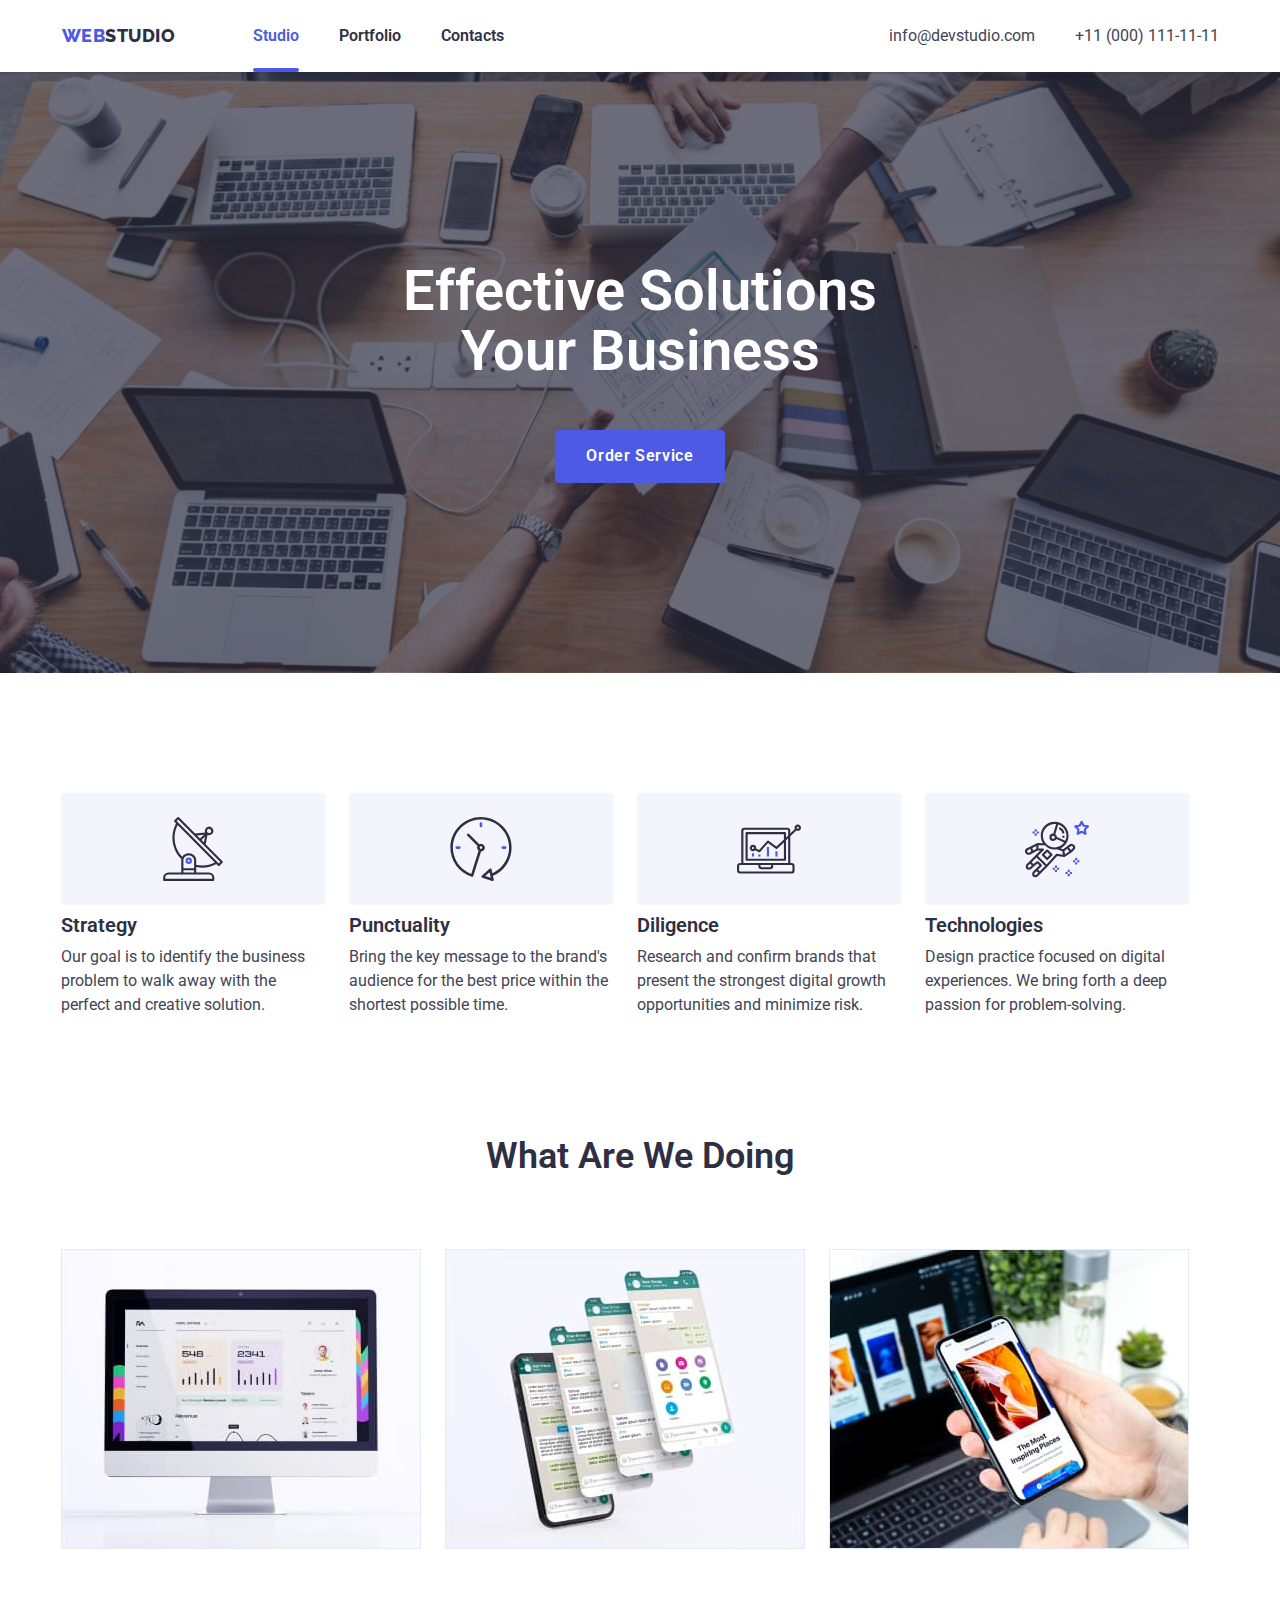
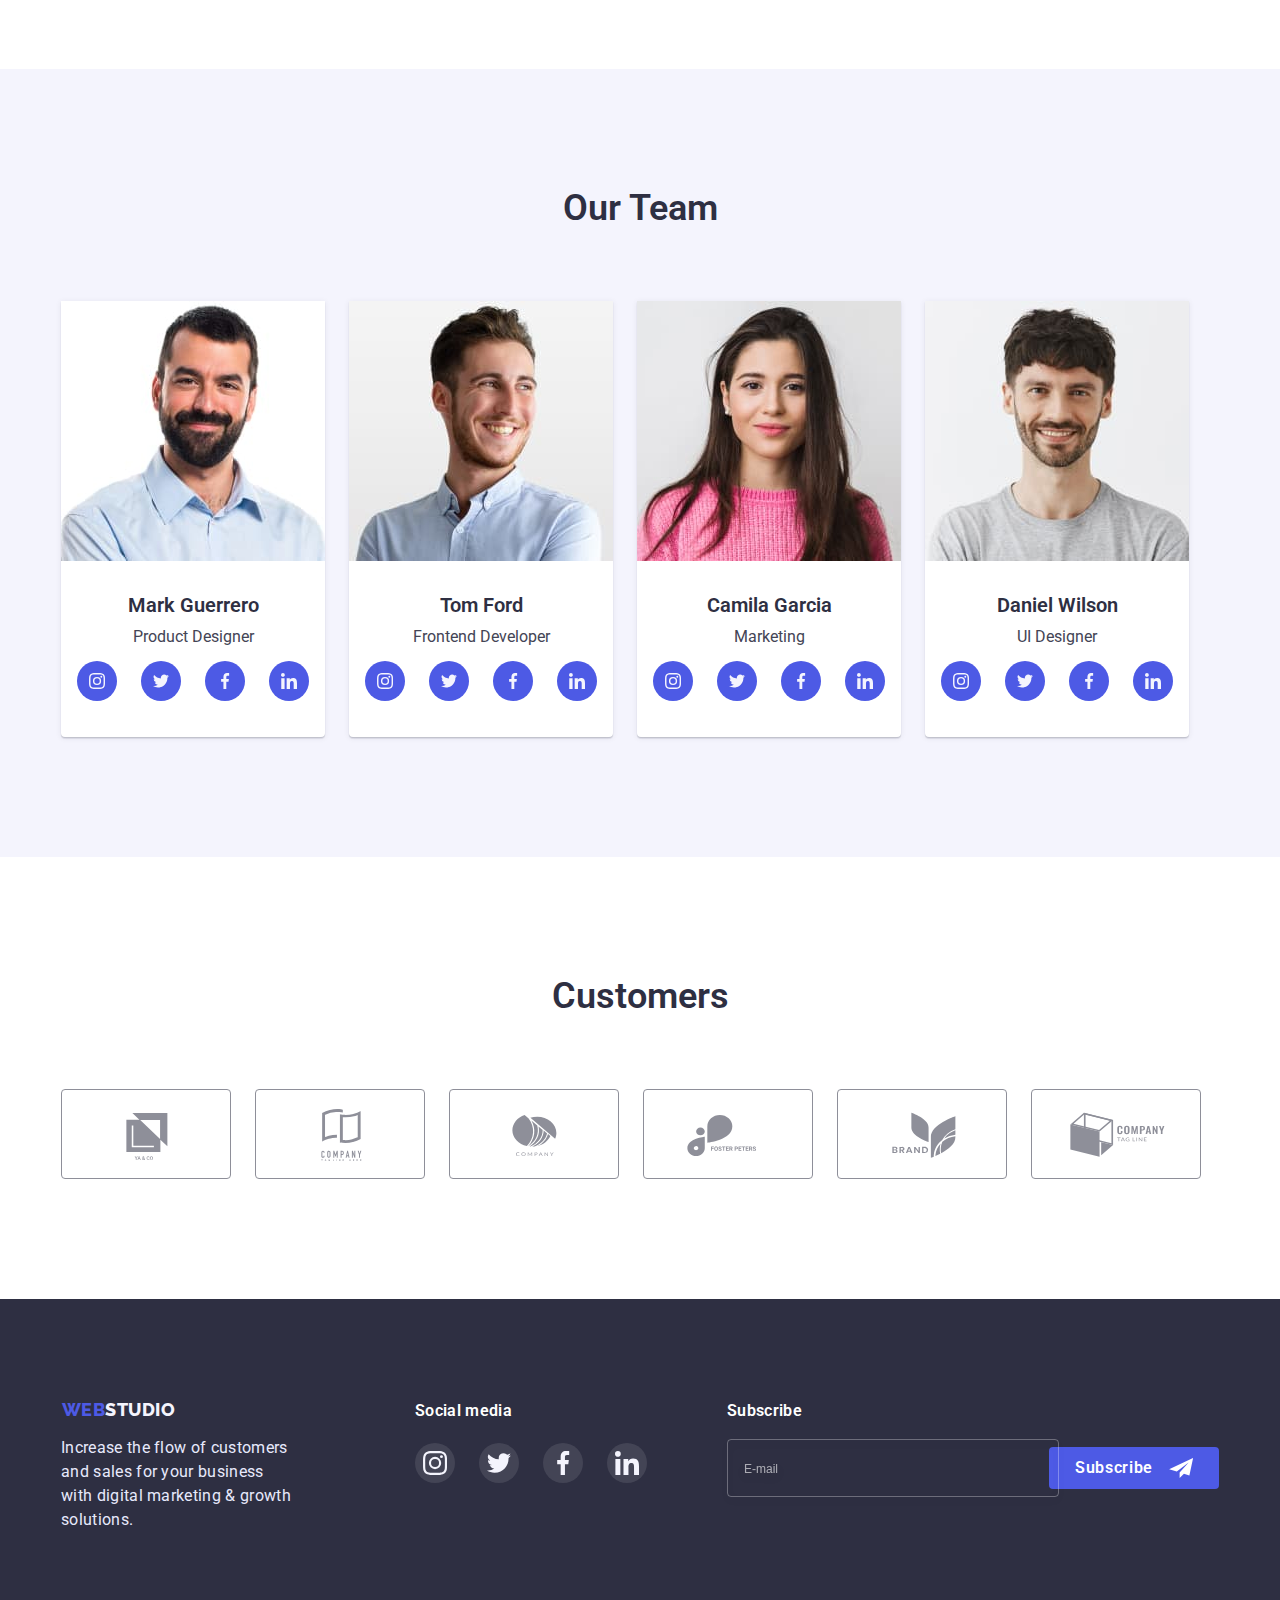
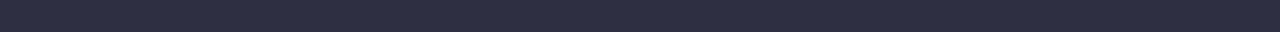
==== commit db266644: "modified:   CSS/styles.css 	modified:   index.html 	modified:   portfolio.html" ====
--- a/index.html
+++ b/index.html
@@ -395,11 +395,12 @@
               </svg>
             </span>
             <span class="eula-text">
-              I accept the terms and conditions of the <a href="#" class="policy">Privacy Policy</a>
+              I accept the terms and conditions of the&nbsp;<a href="#" class="policy">Privacy Policy</a>
             </span>
           </label>
         </div>
-        <div class="submit-wrapper"><input class="form-submit order-btn" type="submit" value="Send"></div>
+        <div class="submit-wrapper"><input class="form-submit order-btn data-modal-close" type="submit" value="Send">
+        </div>
       </form>
     </div>
   </div>
@@ -453,8 +454,13 @@
       <div class="footer-subscribe">
         <h3 class="footer-title">Subscribe</h3>
         <form class="footer-form">
-          <label for="mail">E-mail<input type="email" name="mail" id="mail"></label>
-          <input class="form-subscribe order-btn" type="submit" value="Subscribe">
+          <label class="form-label"><input type="email" name="mail" placeholder="E-mail" class="field-input"></label>
+          <button class="form-subscribe order-btn" type="submit">
+            <span class="btn-text">Subscribe</span>
+            <svg class="subscribe-icon" width="24" height="20">
+              <use href="./images/symbol-defs.svg#icon-send"></use>
+            </svg>
+          </button>
         </form>
       </div>
     </div>
--- a/CSS/styles.css
+++ b/CSS/styles.css
@@ -11,6 +11,7 @@
     --Light:#F4F4FD;
     --bgc-white: #fff;
     --icon: #000;
+    --placeholder: rgba(255, 255, 255, 0.6);
     --cubic: 0.4, 0, 0.2, 1;
     --modal-decor: rgba(33, 33, 33, 0.2)
 }
@@ -450,7 +451,50 @@
 /* ---Third footer column */
 
 .footer-subscribe {
-    margin-left: 120px;
+    margin-left: 80px;
+}
+
+.footer-form {
+    display: flex;
+    align-items: center;
+}
+
+.footer-form .field-input {
+    min-width: 264px;
+    border-radius: 4px;
+    padding-left: 16px;
+
+    color: rgba(255, 255, 255, 0.6);
+    background-color: inherit;
+    border: 1px solid rgba(255, 255, 255, 0.3);
+    filter: drop-shadow(0px 4px 4px rgba(0, 0, 0, 0.15));
+}
+
+.form-subscribe {
+    /* position: relative; */
+    margin-left: 24px;
+    display: flex;
+    align-items: center;
+    justify-content: center;
+    color: var(--bgc-white);
+    padding: 8px 24px;
+    line-height: 1.5;
+}
+
+input.field-input::placeholder {
+    font-size: 12px;
+    line-height: 2;
+    color: var(--placeholder);
+}
+.btn-text {
+    
+}
+.subscribe-icon {
+    /* position: absolute;
+    color: var(--bgc-white);
+    right: 0; */
+    margin-left: 16px;
+    fill: currentColor;
 }
 
 /* ----Modal window with back drop styles---- */
@@ -462,6 +506,7 @@
     width: 100%;
     height: 100%;
     background: rgba(46, 47, 66, 0.4);
+    backdrop-filter: blur(3px);
 
     opacity: 1;
     transition: opacity 250ms cubic-bezier(var(--cubic));
@@ -485,7 +530,9 @@
 
     transform: translate(-50%, -50%) scale(1);
     opacity: 1;
-    transition: all 250ms cubic-bezier(var(--cubic));
+    transition: 
+        transform 250ms cubic-bezier(var(--cubic)),
+        opacity 250ms cubic-bezier(var(--cubic));
 }
 
 .back-drop.is-hidden .modal-window {
@@ -570,6 +617,8 @@
     color: var(--Dark);
     border: 1px solid var(--modal-decor);
     border-radius: 4px;
+    font-size: 18px;
+    line-height: 1.125;
 }
 
 .field-input.comment {
@@ -578,8 +627,10 @@
     min-height: 120px;
 }
 
-.field-input::placeholder {
+textarea.field-input::placeholder {
     color: rgba(117, 117, 117, 0.5);
+    font-size: 12px;
+    line-height: 1.17;
 }
 
 .field-input:focus {
